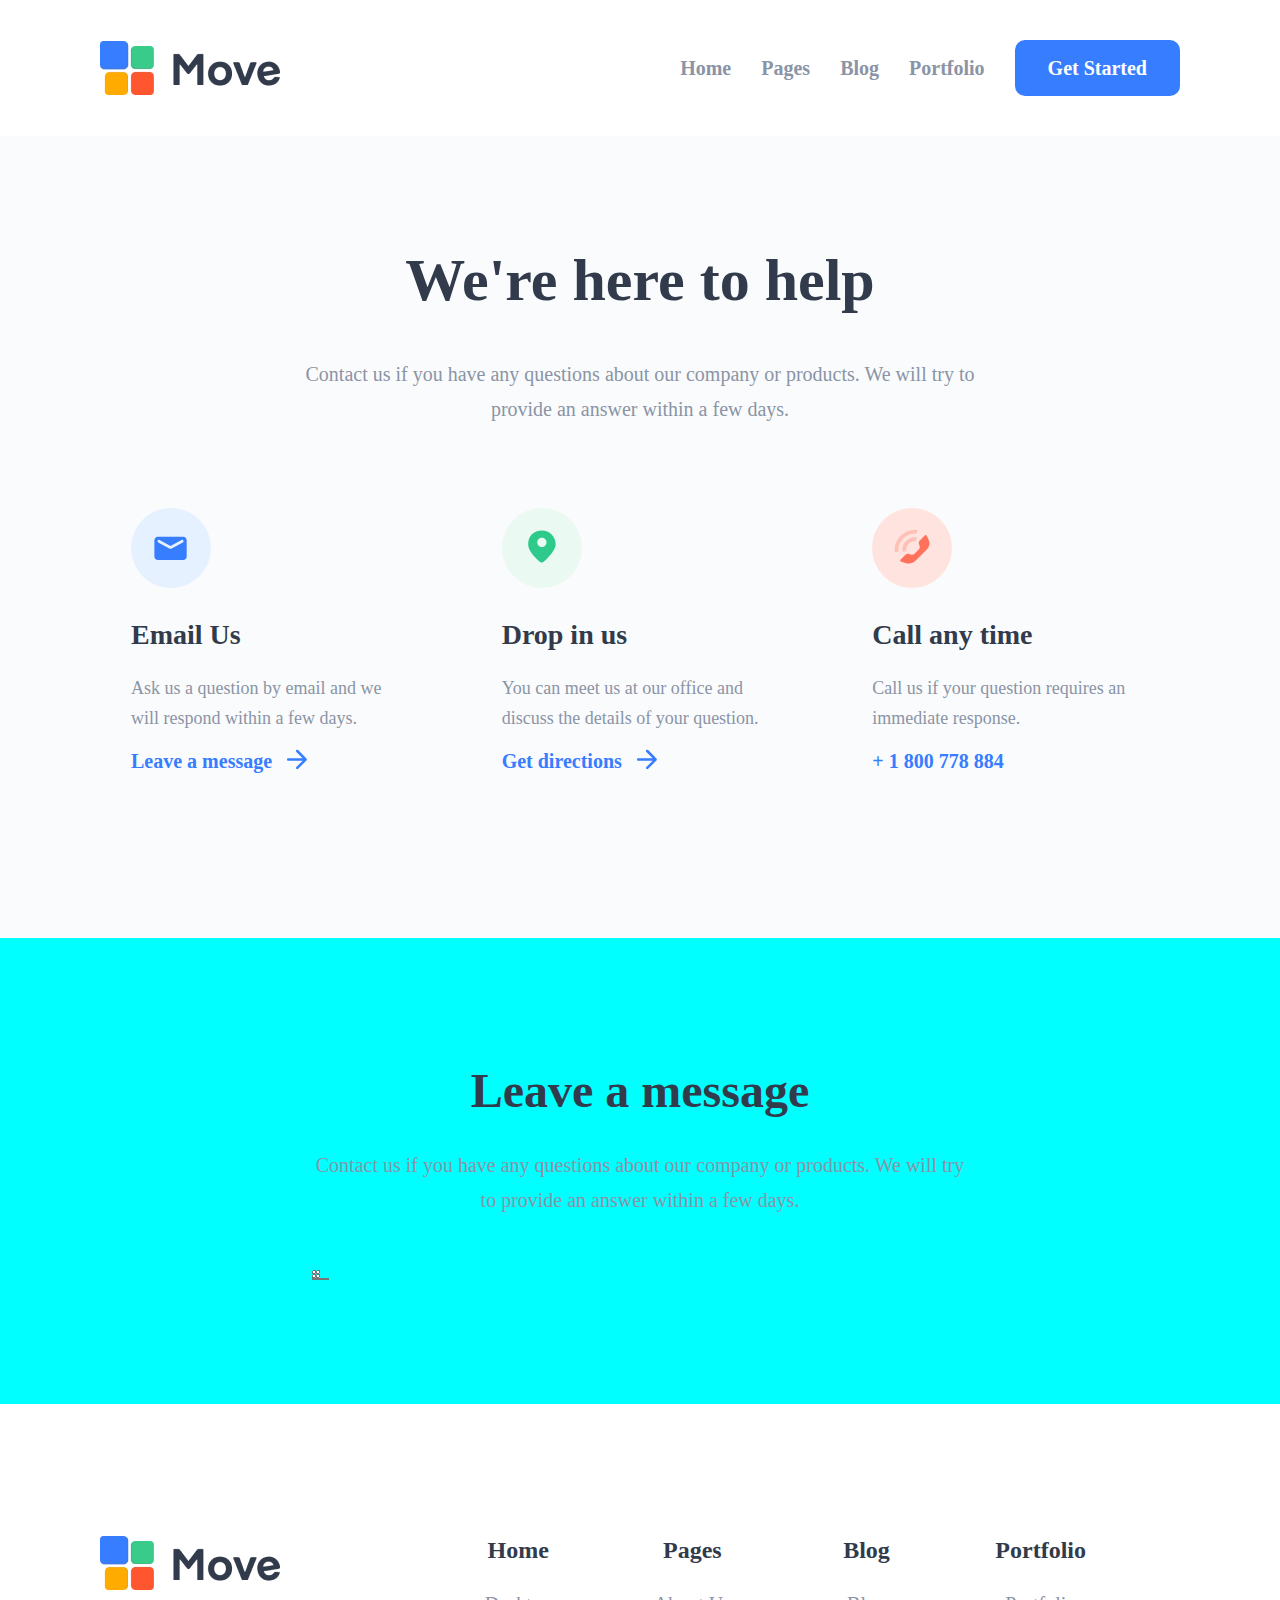
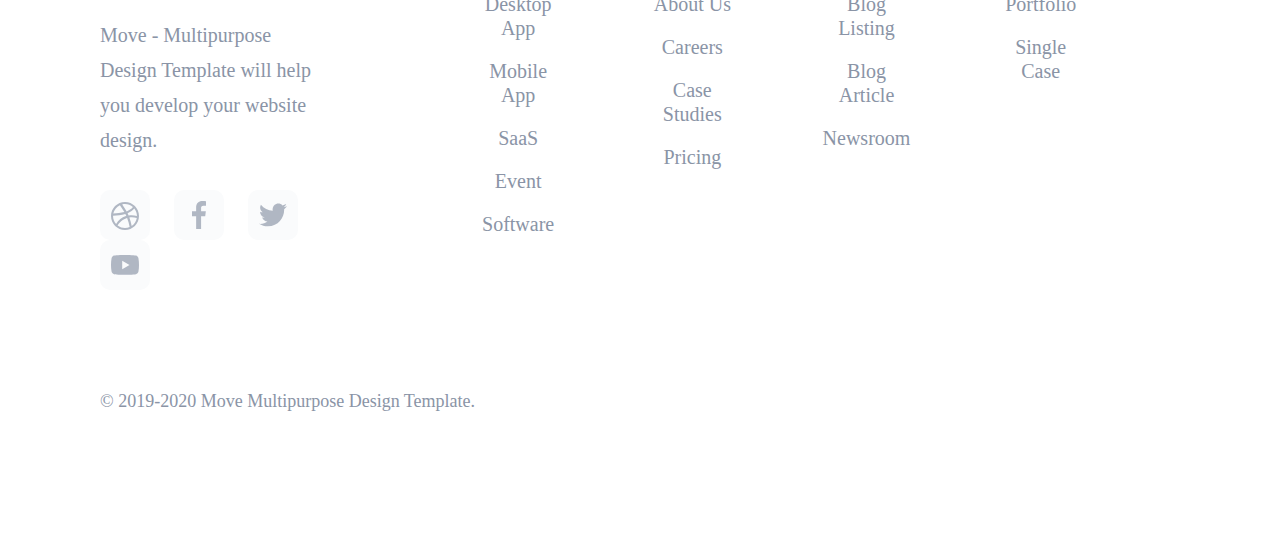
==== assignments/assestments/index.html @ 879c5e33 "fix the width in percentages" ====
<!DOCTYPE html>
<html lang="en">
    <head>
        <meta charset="UTF-8" />
        <meta name="viewport" content="width=device-width, initial-scale=1.0" />
        <title>Contact Us</title>
        <link rel="stylesheet" href="index.css" />
    </head>
    <body>
        <header>
            <div class="header-content container">
                <img src="images/logo.png" alt="logo" />
                <nav>
                    <ul>
                        <li><a href="#">Home</a></li>
                        <li><a href="#">Pages</a></li>
                        <li><a href="#">Blog</a></li>
                        <li><a href="#">Portfolio</a></li>
                    </ul>
                    <button>Get Started</button>
                </nav>
            </div>
        </header>
        <section id="hero">
            <div class="hero-content container">
                <div class="hero-text-wrapper">
                    <h1>We're here to help</h1>
                    <p>
                        Contact us if you have any questions about our company
                        or products. We will try to provide an answer within a
                        few days.
                    </p>
                </div>
                <div class="hero-card">
                    <div class="hero-each-card">
                        <img class="icons" src="images/blue-icon.svg" alt="" />
                        <h2>Email Us</h2>
                        <p>
                            Ask us a question by email and we will respond
                            within a few days.
                        </p>
                        <div class="last-part-wrapper">
                            <p>Leave a message</p>
                            <img src="images/icon-arrow-right.svg" alt="" />
                        </div>
                    </div>
                    <div class="hero-each-card">
                        <img class="icons" src="images/green-icon.svg" alt="" />
                        <h2>Drop in us</h2>
                        <p>
                            You can meet us at our office and discuss the
                            details of your question.
                        </p>
                        <div class="last-part-wrapper">
                            <p>Get directions</p>
                            <img src="images/icon-arrow-right.svg" alt="" />
                        </div>
                    </div>
                    <div class="hero-each-card">
                        <img class="icons" src="images/red-icon.svg" alt="" />
                        <h2>Call any time</h2>
                        <p>
                            Call us if your question requires an immediate
                            response.
                        </p>
                        <div class="last-part-wrapper">
                            <p>+ 1 800 778 884</p>
                        </div>
                    </div>
                </div>
            </div>
        </section>
        <form>
            <div class="form-content container">
                <div class="input-text">
                    <h2>Leave a message</h2>
                    <p>
                        Contact us if you have any questions about our company
                        or products. We will try to provide an answer within a
                        few days.
                    </p>
                </div>
                <div class="middle-inputs">
                    <div class="first-part">
                        <input
                            class="name-input"
                            type="text"
                            name="name"
                            id="nameInput"
                            placeholder="Your Name"
                            required
                        />
                        <input
                            type="email"
                            name="email"
                            id="emailInput"
                            placeholder="Email Address"
                            required
                        />
                    </div>
                    <div class="second-part">
                        <input
                            class="company-name-input"
                            type="text"
                            name="companyName"
                            id="companyNameInput"
                            placeholder="Company Name"
                            required
                        />
                        <input
                            type="tel"
                            name="phoneNumber"
                            id="phoneNumberInput"
                            placeholder="Contact Number"
                            required
                        />
                    </div>
                    <textarea
                        name="howCanWeHelp"
                        id="help"
                        placeholder="How can we help?"
                    ></textarea>
                </div>
            </div>
        </form>
        <footer>
            <div class="footer-content container">
                <div class="logo-about">
                    <img src="images/logo.png" alt="" />
                    <p>
                        Move - Multipurpose Design Template will help you
                        develop your website design.
                    </p>
                    <div class="socials-icons">
                        <img src="images/dribble.svg" alt="" />
                        <img src="images/facebook.svg" alt="" />
                        <img src="images/twitter.svg" alt="" />
                        <img src="images/youtube.svg" alt="" />
                    </div>
                </div>
                <div class="each-nav">
                    <h4>Home</h4>
                    <a href="#">Desktop App</a>
                    <a href="#">Mobile App</a>
                    <a href="#">SaaS</a>
                    <a href="#">Event</a>
                    <a href="#">Software</a>
                </div>
                <div class="each-nav">
                    <h4>Pages</h4>
                    <a href="#">About Us</a>
                    <a href="#">Careers</a>
                    <a href="#">Case Studies</a>
                    <a href="#">Pricing</a>
                </div>

                <div class="each-nav">
                    <h4>Blog</h4>
                    <a href="#">Blog Listing</a>
                    <a href="#">Blog Article</a>
                    <a href="#">Newsroom</a>
                </div>
                <div class="each-nav">
                    <h4>Portfolio</h4>
                    <a href="#">Portfolio</a>
                    <a href="#">Single Case</a>
                </div>
                <p class="copy-right">
                    © 2019-2020 Move Multipurpose Design Template.
                </p>
            </div>
        </footer>
    </body>
</html>
---- assignments/assestments/index.css ----
*,
::after,
::before {
    margin: 0;
    padding: 0;
    font-size: 0;
    box-sizing: border-box;
}

.container {
    max-width: 1440px;
    margin: 0 auto;
}

/* header-section */

.header-content {
    padding: 40px 100px;
}

header img {
    height: auto;
    width: 182px;
    display: inline-block;
    vertical-align: middle;
}

nav {
    width: calc(100% - 182px);
    display: inline-block;
    text-align: right;
    vertical-align: middle;
}

ul {
    display: inline-block;
    list-style-type: none;
    margin-right: 30px;
    text-align: center;
}

ul li {
    display: inline-block;
}

ul a {
    font-size: 30px;
    color: #8a94a6;
    font-family: Inter;
    font-size: 20px;
    font-style: normal;
    font-weight: 600;
    line-height: 24px;
    text-decoration: none;
}

li:not(:last-child) {
    margin-right: 30px;
}

header button {
    padding: 16px 33px;
    color: #fff;
    font-family: Inter;
    font-size: 20px;
    font-style: normal;
    font-weight: 600;
    line-height: 24px;
    background-color: #377dff;
    border-radius: 10px;
    border: none;
    display: inline-block;
}

/* hero-section */

.hero-content {
    padding: 108px 100px;
    background-color: #fafbfc;
}

.hero-text-wrapper {
    text-align: center;
}

.hero-text-wrapper h1 {
    color: #323b4b;
    font-family: Inter;
    font-size: 60px;
    font-style: normal;
    font-weight: 700;
    line-height: 73px;
}

.hero-text-wrapper p {
    color: #8a94a6;
    font-family: Inter;
    font-size: 20px;
    font-style: normal;
    font-weight: 500;
    line-height: 35px;
    width: calc(((805 * 100) / 1240) * 1%);
    margin: 40px auto;
}

.hero-each-card {
    width: calc((100% - 64px) / 3);
    padding: 41px 31px;
    border-radius: 15px;
    display: inline-block;
    vertical-align: top;
}

.hero-each-card:not(:last-child) {
    margin-right: 32px;
}

.icons {
    margin-bottom: 30px;
}

.hero-each-card h2 {
    color: #323b4b;
    font-family: Inter;
    font-size: 28px;
    font-style: normal;
    font-weight: 700;
    line-height: 34px;
    margin-bottom: 21px;
}

.hero-each-card p {
    color: #8a94a6;
    font-family: Inter;
    font-size: 18px;
    font-style: normal;
    font-weight: 500;
    line-height: 30px;
    margin-bottom: 16px;
}

.last-part-wrapper p {
    color: #377dff;
    font-family: Inter;
    font-size: 20px;
    font-style: normal;
    font-weight: 600;
    line-height: 24px;
    display: inline-block;
    vertical-align: top;
}

.last-part-wrapper p:not(:last-child) {
    margin-right: 15px;
}

.last-part-wrapper img {
    display: inline-block;
    vertical-align: top;
}

/* form-section */

.form-content {
    padding: 124px 312px;
    background-color: aqua;
}

.input-text {
    text-align: center;
}

.input-text h2 {
    color: #323b4b;
    font-family: Inter;
    font-size: 48px;
    font-style: normal;
    font-weight: 700;
    line-height: 58px;
}

.input-text p {
    color: #8a94a6;
    text-align: center;
    font-family: Inter;
    font-size: 20px;
    font-style: normal;
    font-weight: 500;
    line-height: 35px;
    margin: 28px auto 52px;
}

/* footer-section */

.footer-content {
    padding: 132px 100px;
}

.logo-about {
    display: inline-block;
    width: calc((((426 * 100) / 1240) * 1%) - 144px);
    margin-right: 144px;
}

.logo-about p {
    color: #8a94a6;
    font-family: Inter;
    font-size: 20px;
    font-style: normal;
    font-weight: 500;
    line-height: 35px;
    margin-bottom: 32px;
}

.logo-about > img {
    margin-bottom: 28px;
}

.socials-icons img:not(:last-child) {
    margin-right: 24px;
}

.each-nav {
    vertical-align: top;
    display: inline-block;
    text-align: center;
    width: calc((((200 * 100) / 1240) * 1%) - 80px);
    margin-right: 80px;
}

.each-nav a {
    display: block;
}

.each-nav h4 {
    color: #323b4b;
    font-family: Inter;
    font-size: 24px;
    font-style: normal;
    font-weight: 600;
    line-height: 29px;
    margin-bottom: 27px;
}

.each-nav a {
    color: #8a94a6;
    font-family: Inter;
    font-size: 20px;
    font-style: normal;
    font-weight: 500;
    line-height: 24px;
    text-decoration: none;
}

.each-nav a:not(:last-child) {
    margin-bottom: 19px;
}

.copy-right {
    color: #8a94a6;
    font-family: Inter;
    font-size: 18px;
    font-style: normal;
    font-weight: 500;
    line-height: 22px;
    margin-top: 100px;
}
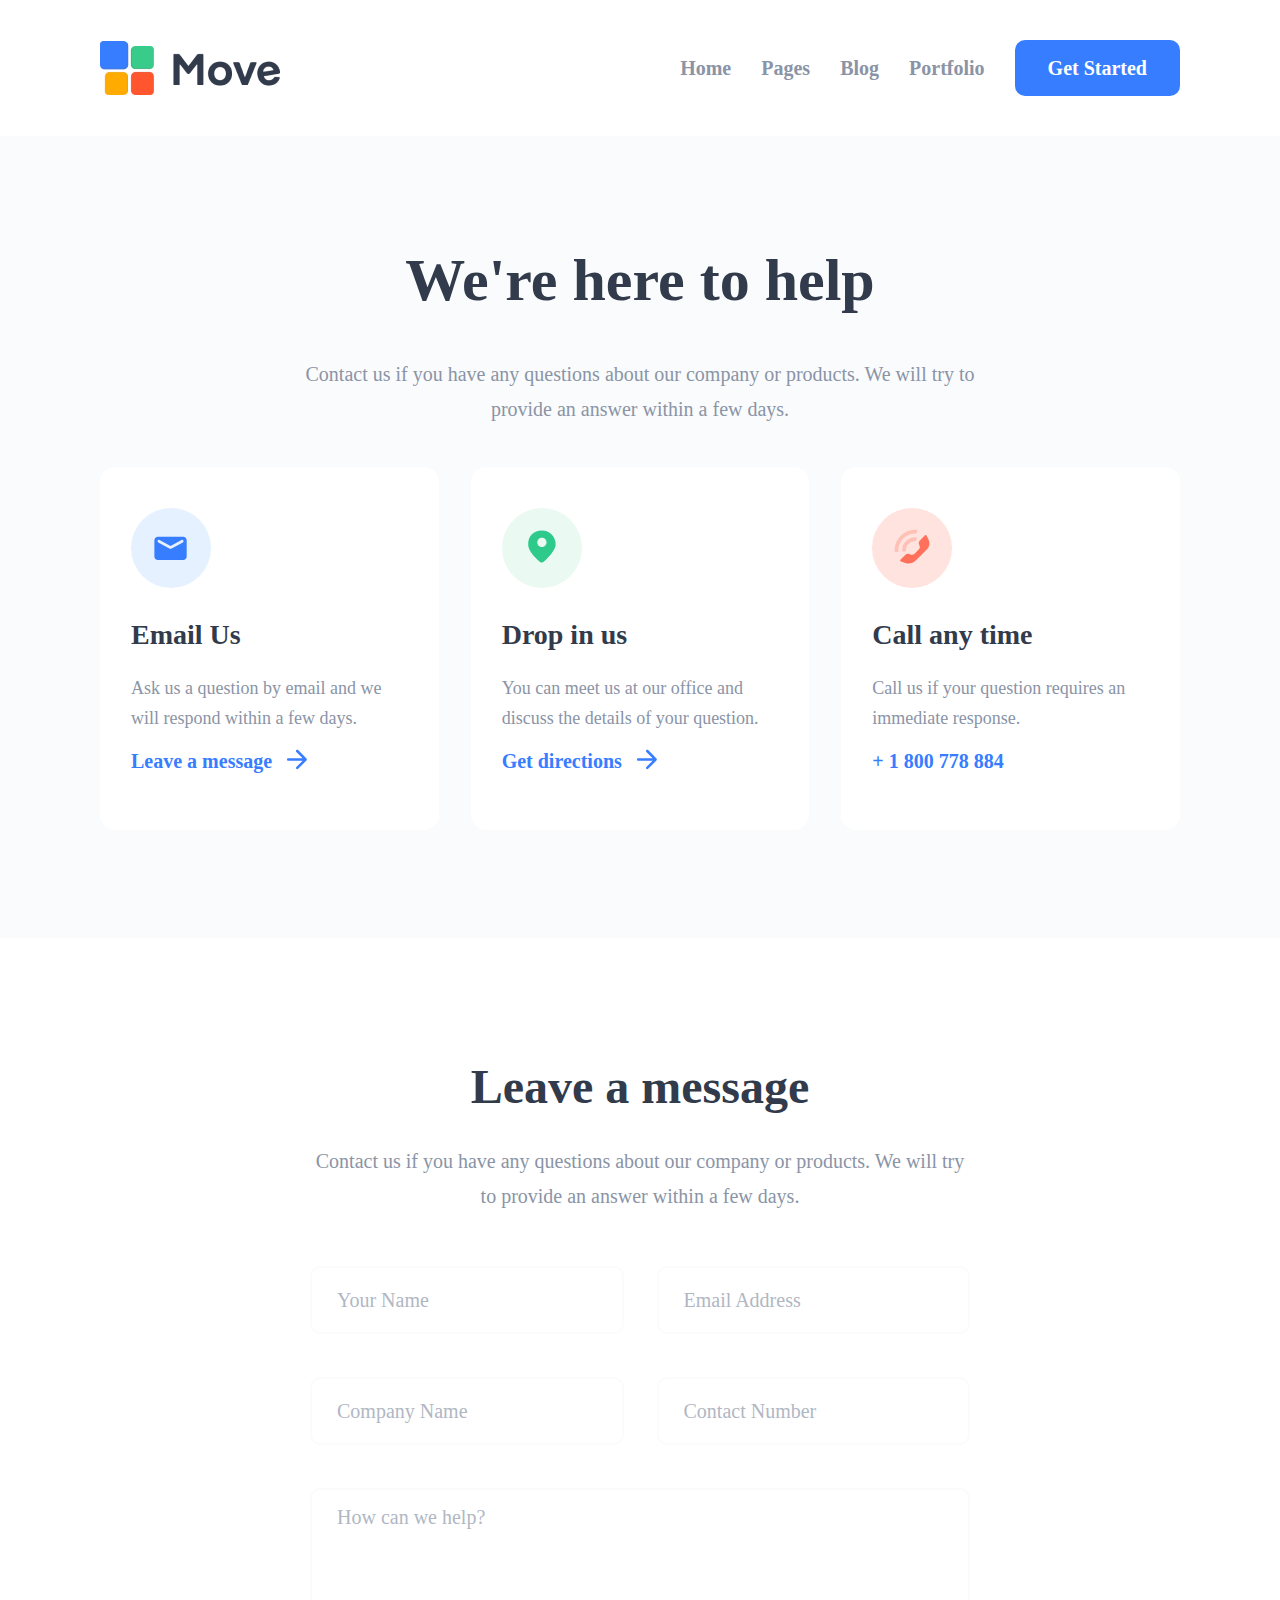
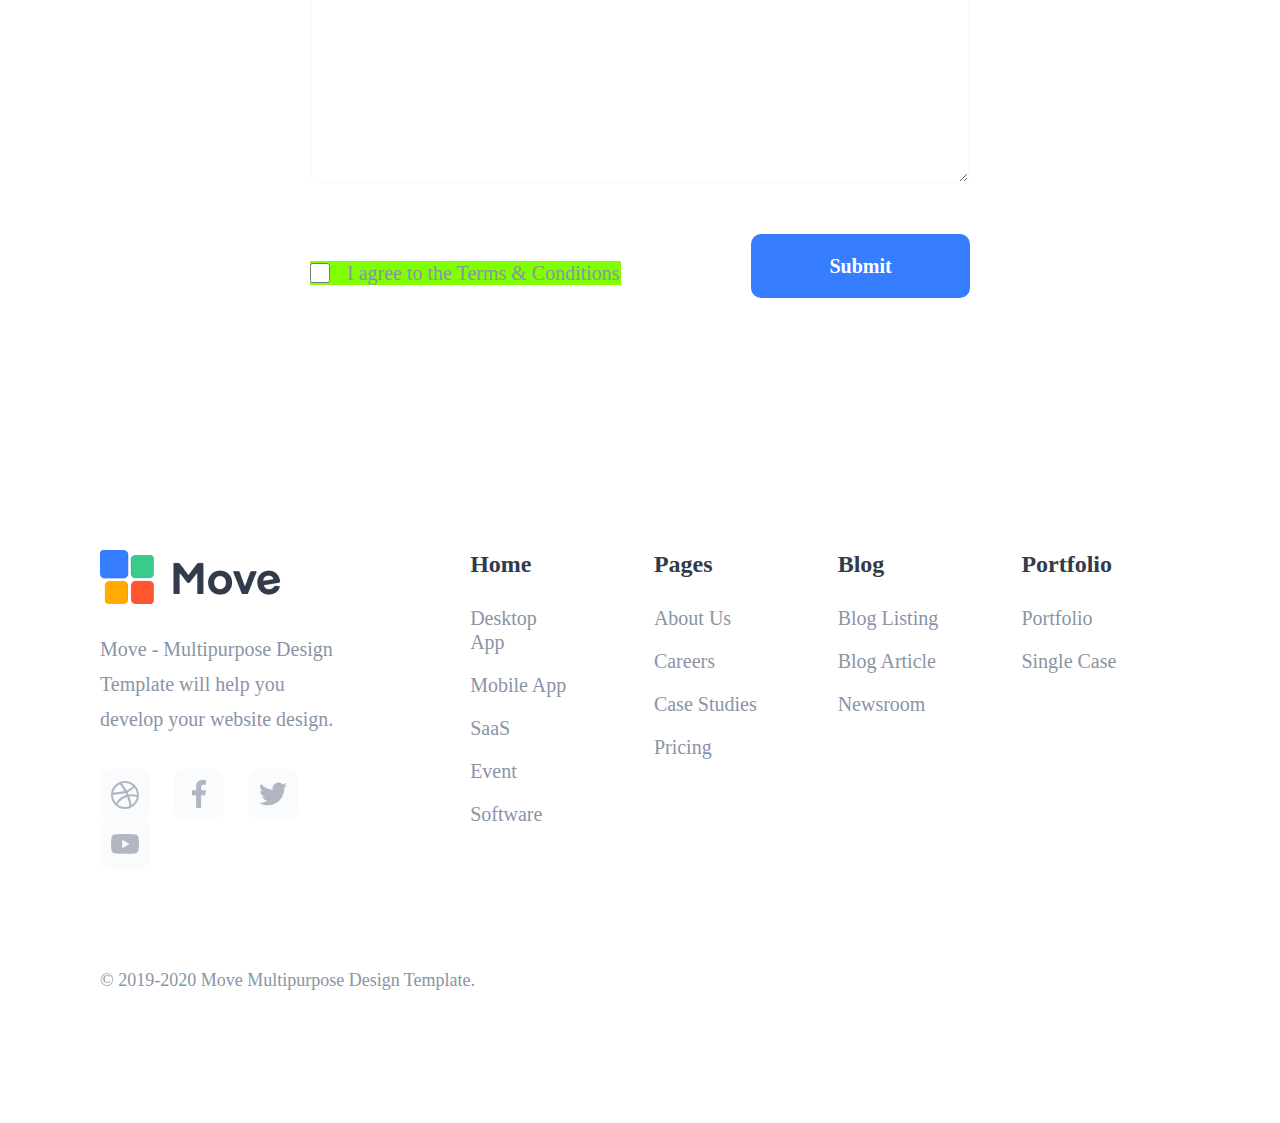
==== commit fbc7ba9e: "finish fixing width completely" ====
--- a/assignments/assestments/index.html
+++ b/assignments/assestments/index.html
@@ -121,6 +121,15 @@
                         placeholder="How can we help?"
                     ></textarea>
                 </div>
+                <div class="terms-submit">
+                    <div class="terms-wrapper">
+                        <input type="checkbox" id="checkboxAgree" required />
+                        <label for="checkboxAgree"
+                            >I agree to the Terms & Conditions</label
+                        >
+                    </div>
+                    <input id="submitInput" type="submit" value="Submit" />
+                </div>
             </div>
         </form>
         <footer>
@@ -160,7 +169,7 @@
                     <a href="#">Blog Article</a>
                     <a href="#">Newsroom</a>
                 </div>
-                <div class="each-nav">
+                <div class="portfolio each-nav">
                     <h4>Portfolio</h4>
                     <a href="#">Portfolio</a>
                     <a href="#">Single Case</a>
--- a/assignments/assestments/index.css
+++ b/assignments/assestments/index.css
@@ -109,6 +109,7 @@
     border-radius: 15px;
     display: inline-block;
     vertical-align: top;
+    background-color: #fff;
 }
 
 .hero-each-card:not(:last-child) {
@@ -162,8 +163,7 @@
 /* form-section */
 
 .form-content {
-    padding: 124px 312px;
-    background-color: aqua;
+    padding: 120px 310px;
 }
 
 .input-text {
@@ -190,6 +190,86 @@
     margin: 28px auto 52px;
 }
 
+input::placeholder,
+textarea::placeholder {
+    color: #b0b7c3;
+}
+
+.name-input,
+.company-name-input,
+input[type="email"],
+input[type="tel"],
+textarea {
+    font-family: Inter;
+    font-size: 20px;
+    font-style: normal;
+    font-weight: 500;
+    line-height: 24px;
+}
+
+.middle-inputs input {
+    width: calc((100% - 33px) / 2);
+    border-radius: 10px;
+    border: 2px solid #fafbfc;
+    background-color: #fff;
+    padding: 20px 25px;
+}
+
+.middle-inputs .first-part input:first-child,
+.middle-inputs .second-part input:first-child {
+    margin-right: 33px;
+    margin: 0 33px 43px 0;
+}
+
+.middle-inputs textarea {
+    width: 100%;
+    height: 296px;
+    border-radius: 10px;
+    border: 2px solid #fafbfc;
+    background-color: #fff;
+    padding: 15px 25px;
+    margin-bottom: 50px;
+}
+
+.terms-wrapper {
+    display: inline-block;
+    background-color: chartreuse;
+    width: calc(((387 * 100) / 820) * 1%);
+    margin-right: calc(((161 * 100) / 820) * 1%);
+}
+
+.terms-wrapper input {
+    width: 20px;
+    height: 20px;
+    margin-right: 17px;
+    vertical-align: middle;
+}
+
+.terms-wrapper label {
+    color: #8a94a6;
+    font-family: Inter;
+    font-size: 20px;
+    font-style: normal;
+    font-weight: 500;
+    line-height: 24px;
+    vertical-align: middle;
+}
+
+input[type="submit"] {
+    border-radius: 10px;
+    background-color: #377dff;
+    color: #fff;
+    font-family: Inter;
+    font-size: 20px;
+    font-style: normal;
+    font-weight: 600;
+    line-height: 24px;
+    padding: 20px 0;
+    border: none;
+    width: calc(((272 * 100) / 820) * 1%);
+    cursor: pointer;
+}
+
 /* footer-section */
 
 .footer-content {
@@ -198,8 +278,10 @@
 
 .logo-about {
     display: inline-block;
-    width: calc((((426 * 100) / 1240) * 1%) - 144px);
-    margin-right: 144px;
+    /* width: calc((((426 * 100) / 1240) * 1%) - 144px);
+    margin-right: 144px; */
+    width: calc(((282 * 100) / 1240) * 1%);
+    margin-right: calc(((143 * 100) / 1240) * 1%);
 }
 
 .logo-about p {
@@ -223,9 +305,13 @@
 .each-nav {
     vertical-align: top;
     display: inline-block;
-    text-align: center;
-    width: calc((((200 * 100) / 1240) * 1%) - 80px);
+    text-align: left;
+    width: calc((100% - 240px - 282px - 143px) / 4);
     margin-right: 80px;
+}
+
+.portfolio {
+    margin-right: 0;
 }
 
 .each-nav a {
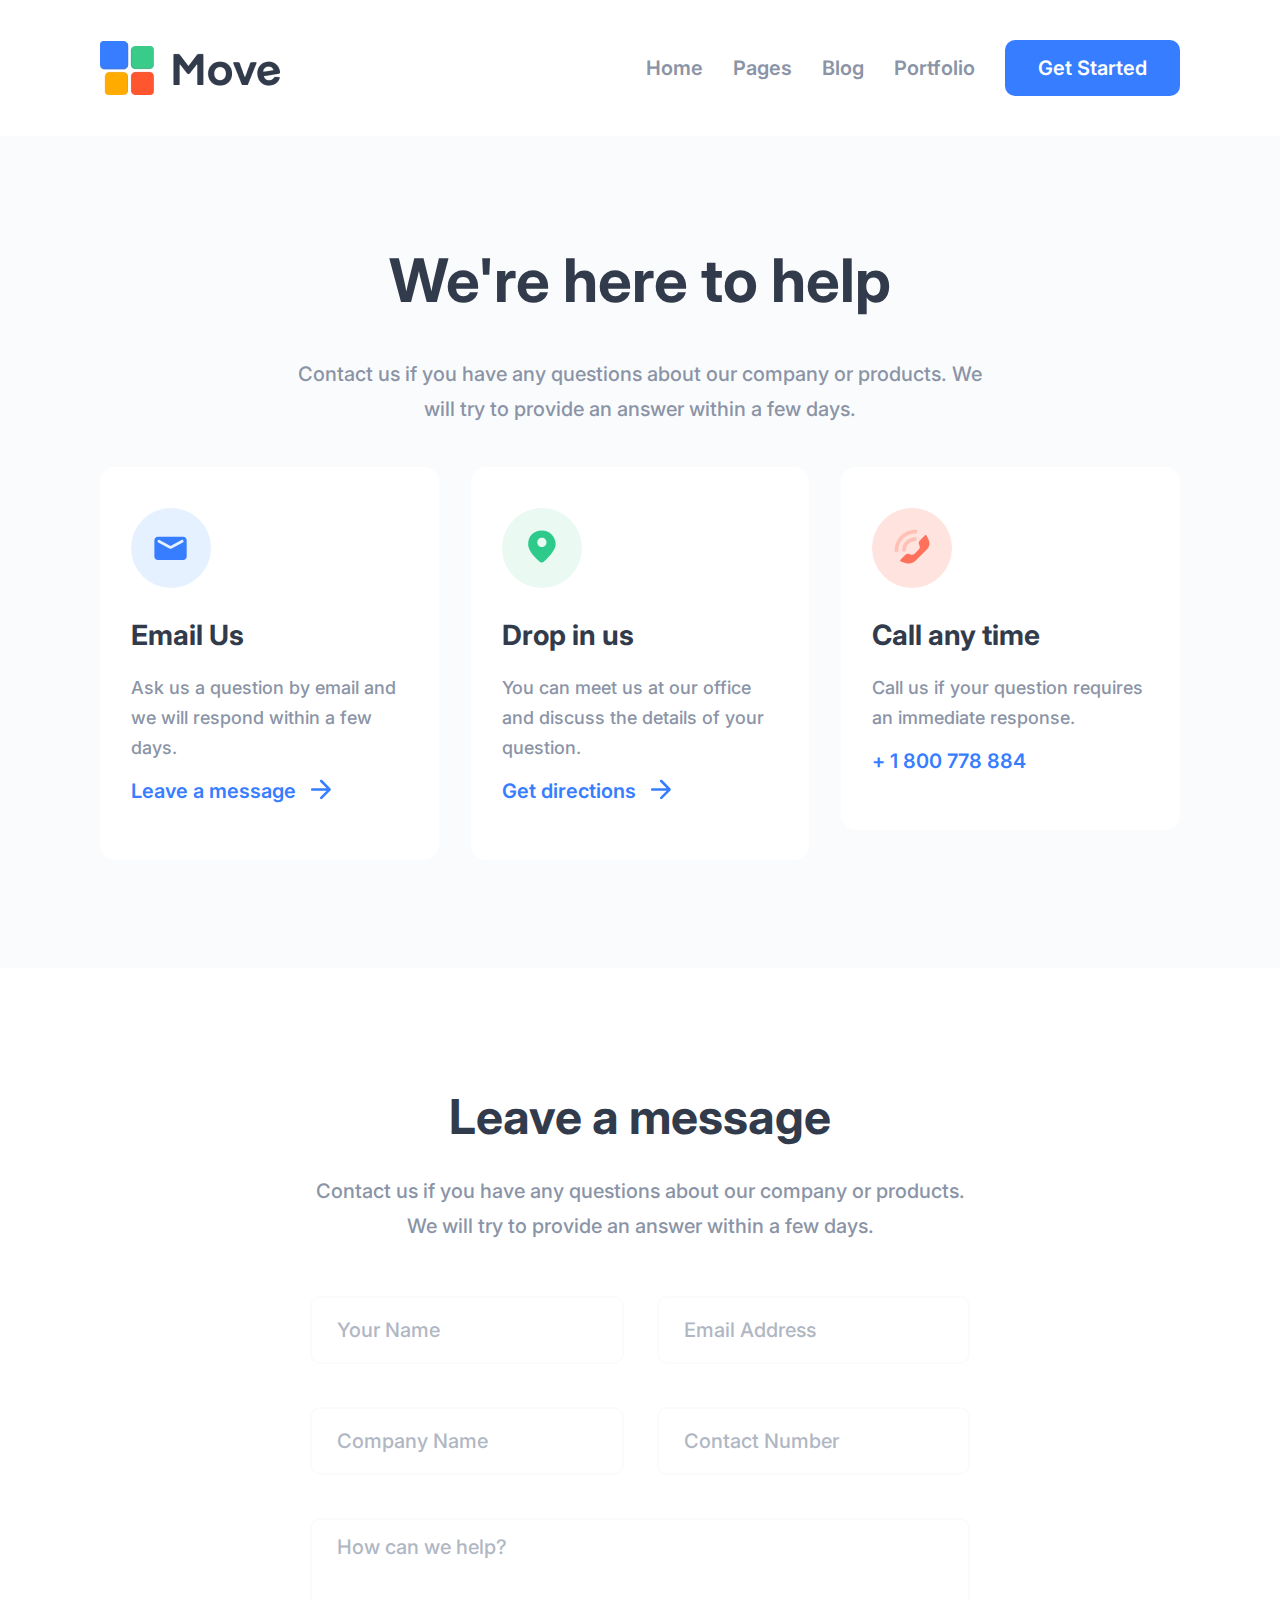
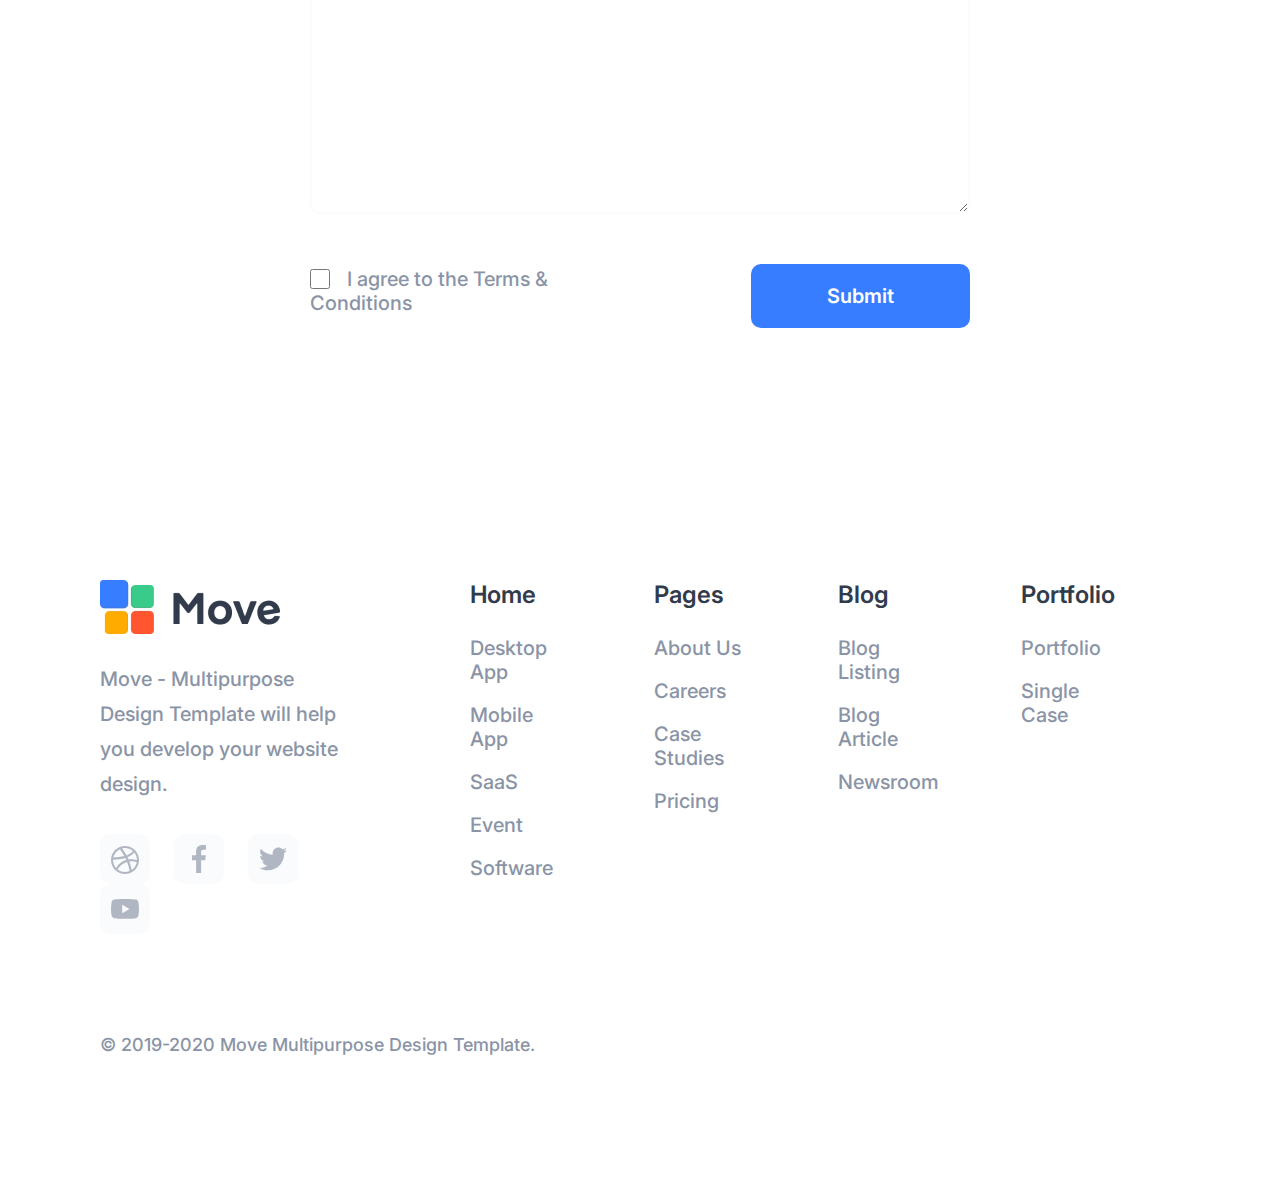
==== commit 9d811ca0: "finish converting px into rem" ====
--- a/assignments/assestments/index.html
+++ b/assignments/assestments/index.html
@@ -5,6 +5,12 @@
         <meta name="viewport" content="width=device-width, initial-scale=1.0" />
         <title>Contact Us</title>
         <link rel="stylesheet" href="index.css" />
+        <link rel="preconnect" href="https://fonts.googleapis.com" />
+        <link rel="preconnect" href="https://fonts.gstatic.com" crossorigin />
+        <link
+            href="https://fonts.googleapis.com/css2?family=Forum&family=Inter:wght@400;500;600;700&display=swap"
+            rel="stylesheet"
+        />
     </head>
     <body>
         <header>
--- a/assignments/assestments/index.css
+++ b/assignments/assestments/index.css
@@ -7,26 +7,35 @@
     box-sizing: border-box;
 }
 
+html {
+    font-size: 62.5%;
+}
+
+body {
+    font-family: "Inter";
+}
+
 .container {
-    max-width: 1440px;
+    max-width: 144rem; /* 1440px / 10px = 144rem */
     margin: 0 auto;
 }
 
 /* header-section */
 
 .header-content {
-    padding: 40px 100px;
+    padding: 4rem 10rem;
 }
 
 header img {
     height: auto;
-    width: 182px;
+    width: 18.2rem;
     display: inline-block;
     vertical-align: middle;
+    cursor: pointer;
 }
 
 nav {
-    width: calc(100% - 182px);
+    width: calc(100% - 18.2rem);
     display: inline-block;
     text-align: right;
     vertical-align: middle;
@@ -35,7 +44,7 @@
 ul {
     display: inline-block;
     list-style-type: none;
-    margin-right: 30px;
+    margin-right: 3rem;
     text-align: center;
 }
 
@@ -44,30 +53,30 @@
 }
 
 ul a {
-    font-size: 30px;
-    color: #8a94a6;
-    font-family: Inter;
-    font-size: 20px;
+    font-size: 3rem;
+    color: #8a94a6;
+    font-family: Inter;
+    font-size: 2rem;
     font-style: normal;
     font-weight: 600;
-    line-height: 24px;
+    line-height: 2.4rem;
     text-decoration: none;
 }
 
 li:not(:last-child) {
-    margin-right: 30px;
+    margin-right: 3rem;
 }
 
 header button {
-    padding: 16px 33px;
+    padding: 1.6rem 3.3rem;
     color: #fff;
     font-family: Inter;
-    font-size: 20px;
+    font-size: 2rem;
     font-style: normal;
     font-weight: 600;
-    line-height: 24px;
+    line-height: 2.4rem;
     background-color: #377dff;
-    border-radius: 10px;
+    border-radius: 1rem;
     border: none;
     display: inline-block;
 }
@@ -75,7 +84,7 @@
 /* hero-section */
 
 .hero-content {
-    padding: 108px 100px;
+    padding: 10.8rem 10rem;
     background-color: #fafbfc;
 }
 
@@ -86,73 +95,70 @@
 .hero-text-wrapper h1 {
     color: #323b4b;
     font-family: Inter;
-    font-size: 60px;
+    font-size: 6rem;
     font-style: normal;
     font-weight: 700;
-    line-height: 73px;
+    line-height: 7.3rem;
 }
 
 .hero-text-wrapper p {
     color: #8a94a6;
     font-family: Inter;
-    font-size: 20px;
+    font-size: 2rem;
     font-style: normal;
     font-weight: 500;
-    line-height: 35px;
+    line-height: 3.5rem;
     width: calc(((805 * 100) / 1240) * 1%);
-    margin: 40px auto;
+    margin: 4rem auto;
 }
 
 .hero-each-card {
-    width: calc((100% - 64px) / 3);
-    padding: 41px 31px;
-    border-radius: 15px;
+    width: calc((100% - 6.4rem) / 3);
+    padding: 4.1rem 3.1rem;
+    border-radius: 1.5rem;
     display: inline-block;
     vertical-align: top;
     background-color: #fff;
 }
 
 .hero-each-card:not(:last-child) {
-    margin-right: 32px;
+    margin-right: 3.2rem;
 }
 
 .icons {
-    margin-bottom: 30px;
+    margin-bottom: 3rem;
 }
 
 .hero-each-card h2 {
     color: #323b4b;
     font-family: Inter;
-    font-size: 28px;
-    font-style: normal;
+    font-size: 2.8rem;
     font-weight: 700;
-    line-height: 34px;
-    margin-bottom: 21px;
+    line-height: 3.4rem;
+    margin-bottom: 2.1rem;
 }
 
 .hero-each-card p {
     color: #8a94a6;
     font-family: Inter;
-    font-size: 18px;
-    font-style: normal;
-    font-weight: 500;
-    line-height: 30px;
-    margin-bottom: 16px;
+    font-size: 1.8rem;
+    font-weight: 500;
+    line-height: 3rem;
+    margin-bottom: 1.6rem;
 }
 
 .last-part-wrapper p {
     color: #377dff;
     font-family: Inter;
-    font-size: 20px;
-    font-style: normal;
-    font-weight: 600;
-    line-height: 24px;
+    font-size: 2rem;
+    font-weight: 600;
+    line-height: 2.4rem;
     display: inline-block;
     vertical-align: top;
 }
 
 .last-part-wrapper p:not(:last-child) {
-    margin-right: 15px;
+    margin-right: 1.5rem;
 }
 
 .last-part-wrapper img {
@@ -163,7 +169,7 @@
 /* form-section */
 
 .form-content {
-    padding: 120px 310px;
+    padding: 12rem 31rem;
 }
 
 .input-text {
@@ -173,21 +179,19 @@
 .input-text h2 {
     color: #323b4b;
     font-family: Inter;
-    font-size: 48px;
-    font-style: normal;
+    font-size: 4.8rem;
     font-weight: 700;
-    line-height: 58px;
+    line-height: 5.8rem;
 }
 
 .input-text p {
     color: #8a94a6;
     text-align: center;
     font-family: Inter;
-    font-size: 20px;
-    font-style: normal;
-    font-weight: 500;
-    line-height: 35px;
-    margin: 28px auto 52px;
+    font-size: 2rem;
+    font-weight: 500;
+    line-height: 3.5rem;
+    margin: 2.8rem auto 5.2rem;
 }
 
 input::placeholder,
@@ -201,70 +205,66 @@
 input[type="tel"],
 textarea {
     font-family: Inter;
-    font-size: 20px;
-    font-style: normal;
-    font-weight: 500;
-    line-height: 24px;
+    font-size: 2rem;
+    font-weight: 500;
+    line-height: 2.4rem;
 }
 
 .middle-inputs input {
-    width: calc((100% - 33px) / 2);
-    border-radius: 10px;
-    border: 2px solid #fafbfc;
+    width: calc((100% - 3.3rem) / 2);
+    border-radius: 1rem;
+    border: 0.2rem solid #fafbfc;
     background-color: #fff;
-    padding: 20px 25px;
+    padding: 2rem 2.5rem;
 }
 
 .middle-inputs .first-part input:first-child,
 .middle-inputs .second-part input:first-child {
-    margin-right: 33px;
-    margin: 0 33px 43px 0;
+    margin-right: 3.3rem;
+    margin: 0 3.3rem 4.3rem 0;
 }
 
 .middle-inputs textarea {
     width: 100%;
-    height: 296px;
-    border-radius: 10px;
-    border: 2px solid #fafbfc;
+    height: 29.6rem;
+    border-radius: 1rem;
+    border: 0.2rem solid #fafbfc;
     background-color: #fff;
-    padding: 15px 25px;
-    margin-bottom: 50px;
+    padding: 1.5rem 2.5rem;
+    margin-bottom: 5rem;
 }
 
 .terms-wrapper {
     display: inline-block;
-    background-color: chartreuse;
     width: calc(((387 * 100) / 820) * 1%);
     margin-right: calc(((161 * 100) / 820) * 1%);
 }
 
 .terms-wrapper input {
-    width: 20px;
-    height: 20px;
-    margin-right: 17px;
+    width: 2rem;
+    height: 2rem;
+    margin-right: 1.7rem;
     vertical-align: middle;
 }
 
 .terms-wrapper label {
     color: #8a94a6;
     font-family: Inter;
-    font-size: 20px;
-    font-style: normal;
-    font-weight: 500;
-    line-height: 24px;
+    font-size: 2rem;
+    font-weight: 500;
+    line-height: 2.4rem;
     vertical-align: middle;
 }
 
 input[type="submit"] {
-    border-radius: 10px;
+    border-radius: 1rem;
     background-color: #377dff;
     color: #fff;
     font-family: Inter;
-    font-size: 20px;
-    font-style: normal;
-    font-weight: 600;
-    line-height: 24px;
-    padding: 20px 0;
+    font-size: 2rem;
+    font-weight: 600;
+    line-height: 2.4rem;
+    padding: 2rem 0;
     border: none;
     width: calc(((272 * 100) / 820) * 1%);
     cursor: pointer;
@@ -273,7 +273,7 @@
 /* footer-section */
 
 .footer-content {
-    padding: 132px 100px;
+    padding: 13.2rem 10rem;
 }
 
 .logo-about {
@@ -287,27 +287,30 @@
 .logo-about p {
     color: #8a94a6;
     font-family: Inter;
-    font-size: 20px;
-    font-style: normal;
-    font-weight: 500;
-    line-height: 35px;
-    margin-bottom: 32px;
+    font-size: 2rem;
+    font-weight: 500;
+    line-height: 3.5rem;
+    margin-bottom: 3.2rem;
+}
+
+.logo-about img {
+    cursor: pointer;
 }
 
 .logo-about > img {
-    margin-bottom: 28px;
+    margin-bottom: 2.8rem;
 }
 
 .socials-icons img:not(:last-child) {
-    margin-right: 24px;
+    margin-right: 2.4rem;
 }
 
 .each-nav {
     vertical-align: top;
     display: inline-block;
     text-align: left;
-    width: calc((100% - 240px - 282px - 143px) / 4);
-    margin-right: 80px;
+    width: calc((100% - 24rem - 28.2rem - 14.3rem) / 4);
+    margin-right: 8rem;
 }
 
 .portfolio {
@@ -321,33 +324,30 @@
 .each-nav h4 {
     color: #323b4b;
     font-family: Inter;
-    font-size: 24px;
-    font-style: normal;
-    font-weight: 600;
-    line-height: 29px;
-    margin-bottom: 27px;
+    font-size: 2.4rem;
+    font-weight: 600;
+    line-height: 2.9rem;
+    margin-bottom: 2.7rem;
 }
 
 .each-nav a {
     color: #8a94a6;
     font-family: Inter;
-    font-size: 20px;
-    font-style: normal;
-    font-weight: 500;
-    line-height: 24px;
+    font-size: 2rem;
+    font-weight: 500;
+    line-height: 2.4rem;
     text-decoration: none;
 }
 
 .each-nav a:not(:last-child) {
-    margin-bottom: 19px;
+    margin-bottom: 1.9rem;
 }
 
 .copy-right {
     color: #8a94a6;
     font-family: Inter;
-    font-size: 18px;
-    font-style: normal;
-    font-weight: 500;
-    line-height: 22px;
-    margin-top: 100px;
-}
+    font-size: 1.8rem;
+    font-weight: 500;
+    line-height: 2.2rem;
+    margin-top: 10rem;
+}
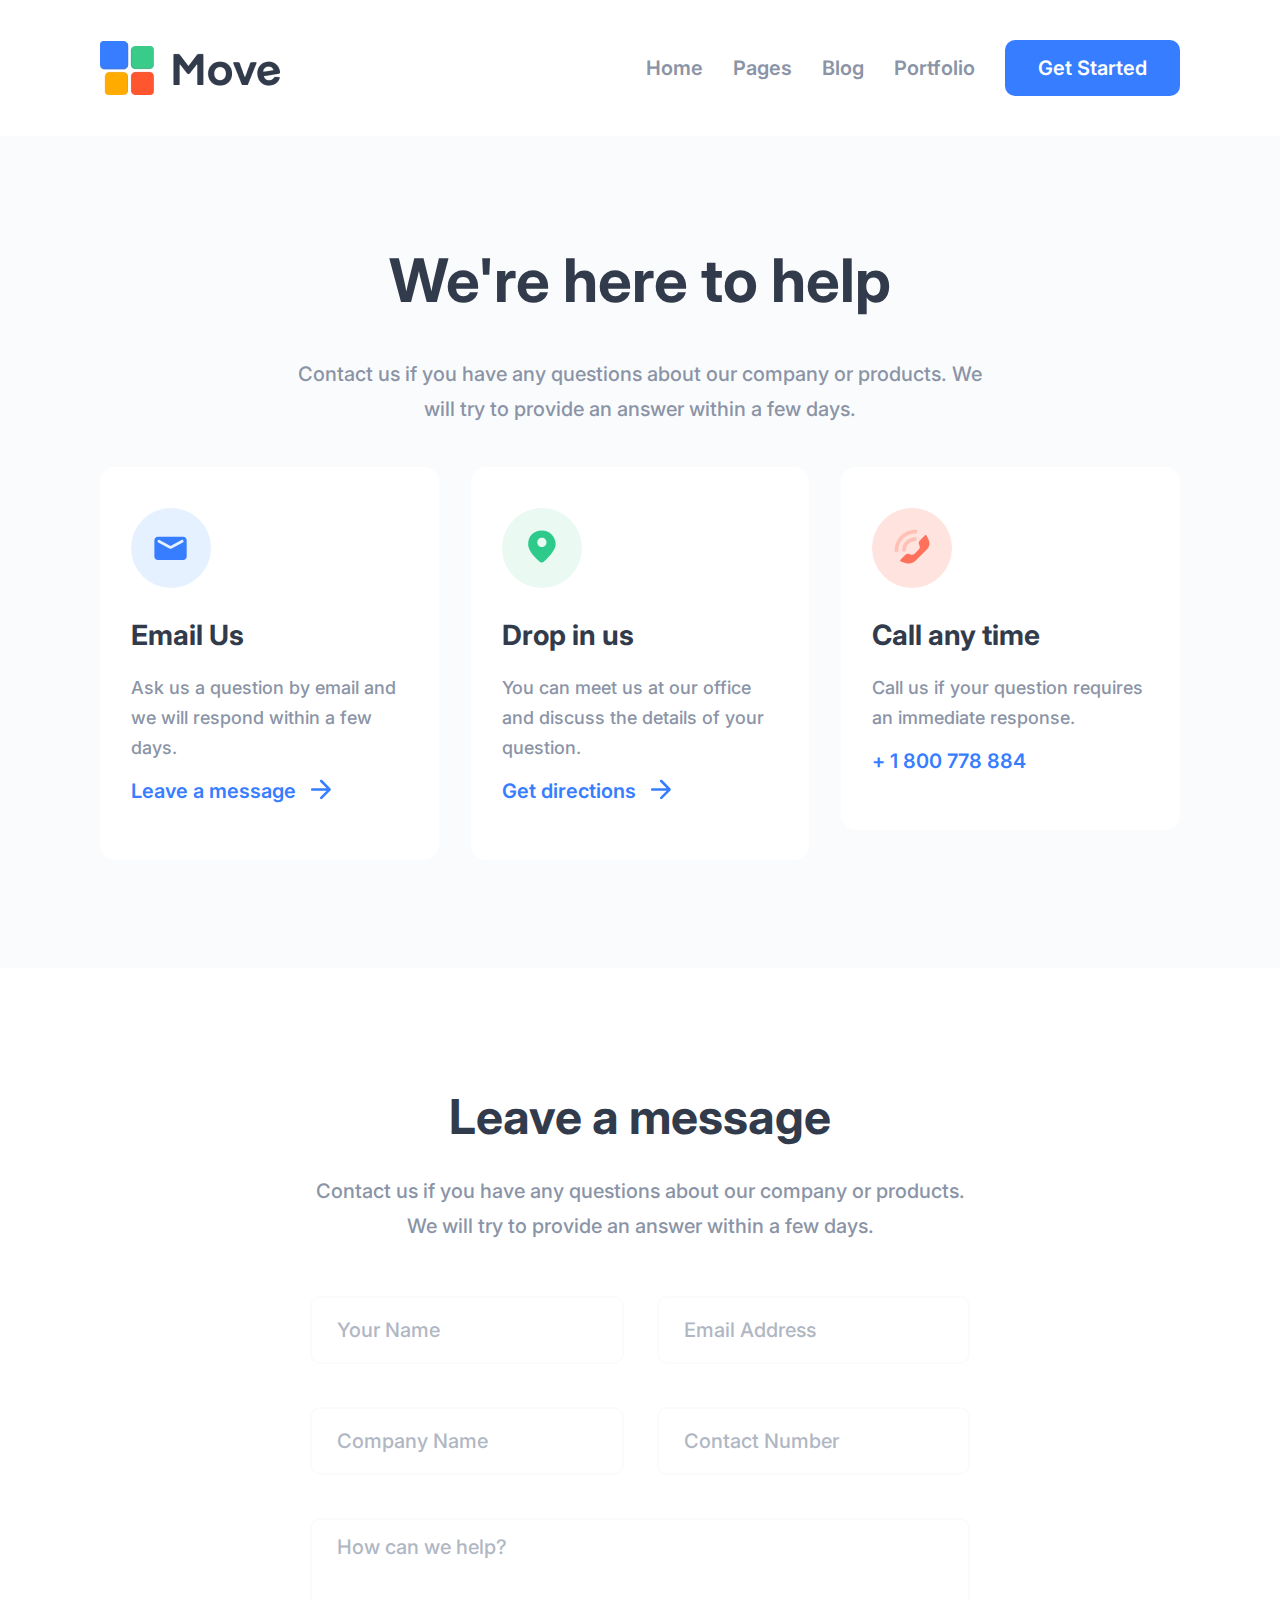
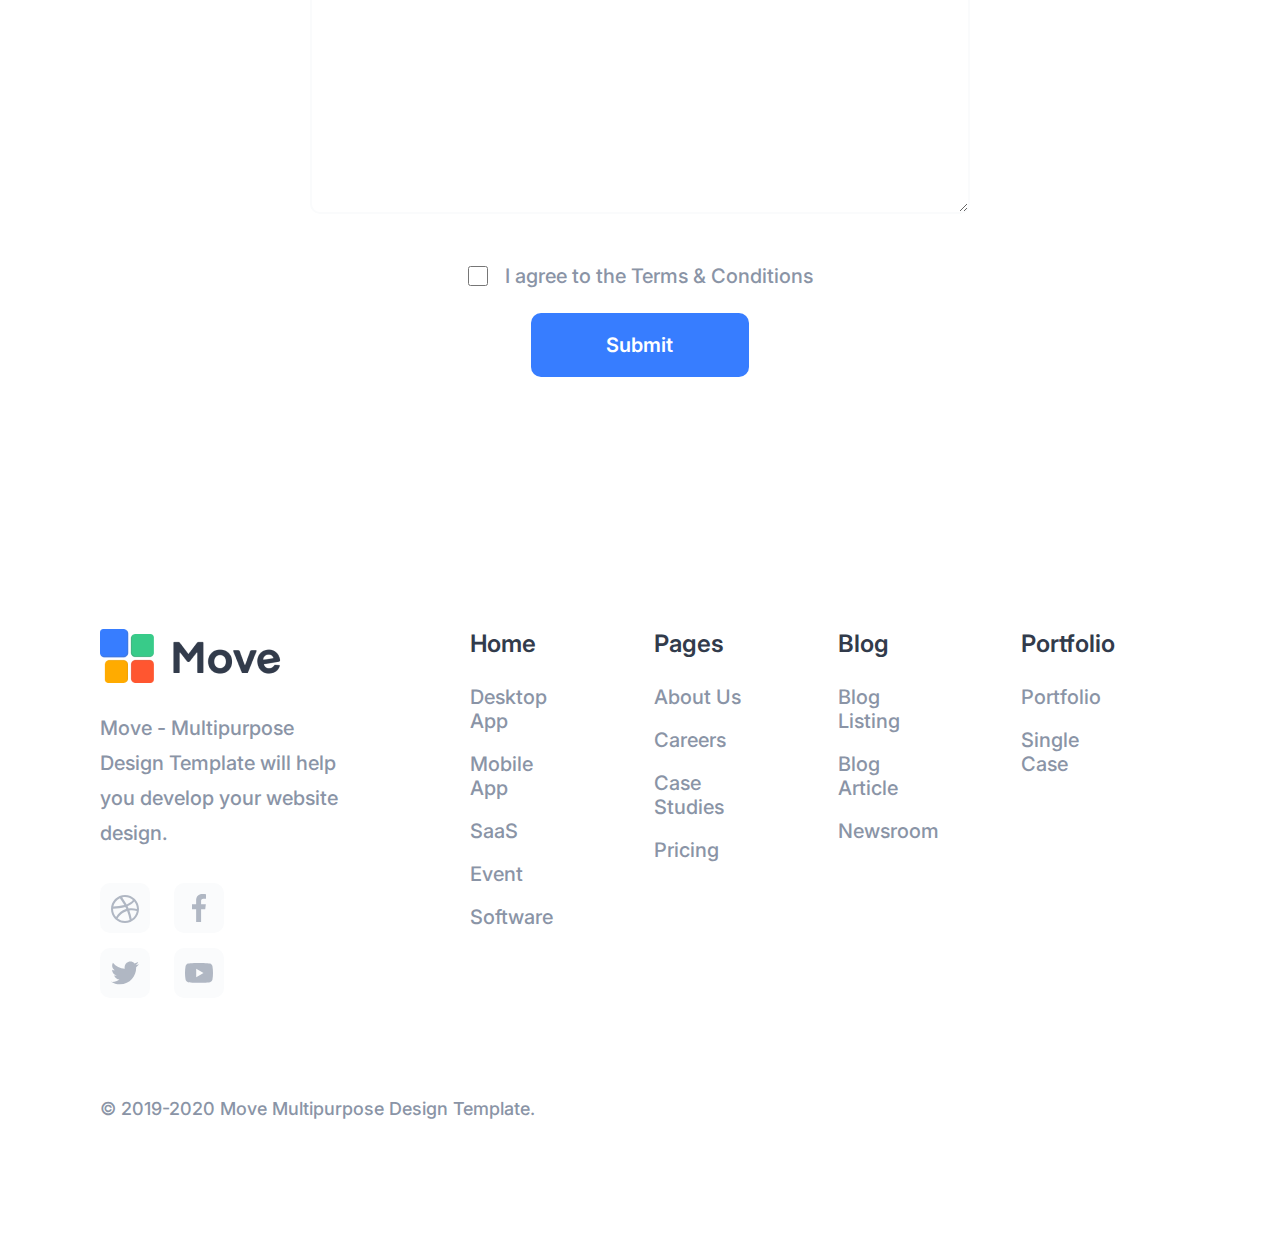
==== commit 558f1625: "make the page responsive" ====
--- a/assignments/assestments/index.html
+++ b/assignments/assestments/index.html
@@ -4,7 +4,9 @@
         <meta charset="UTF-8" />
         <meta name="viewport" content="width=device-width, initial-scale=1.0" />
         <title>Contact Us</title>
+        <link rel="stylesheet" href="base.css" />
         <link rel="stylesheet" href="index.css" />
+        <link rel="stylesheet" href="media-query.css" />
         <link rel="preconnect" href="https://fonts.googleapis.com" />
         <link rel="preconnect" href="https://fonts.gstatic.com" crossorigin />
         <link
@@ -134,7 +136,7 @@
                             >I agree to the Terms & Conditions</label
                         >
                     </div>
-                    <input id="submitInput" type="submit" value="Submit" />
+                    <input type="submit" value="Submit" />
                 </div>
             </div>
         </form>
@@ -147,10 +149,14 @@
                         develop your website design.
                     </p>
                     <div class="socials-icons">
-                        <img src="images/dribble.svg" alt="" />
-                        <img src="images/facebook.svg" alt="" />
-                        <img src="images/twitter.svg" alt="" />
-                        <img src="images/youtube.svg" alt="" />
+                        <div class="dribble-fb">
+                            <img src="images/dribble.svg" alt="" />
+                            <img src="images/facebook.svg" alt="" />
+                        </div>
+                        <div class="twitter-youtube">
+                            <img src="images/twitter.svg" alt="" />
+                            <img src="images/youtube.svg" alt="" />
+                        </div>
                     </div>
                 </div>
                 <div class="each-nav">
--- a/assignments/assestments/base.css
+++ b/assignments/assestments/base.css
@@ -0,0 +1,21 @@
+*,
+::after,
+::before {
+    margin: 0;
+    padding: 0;
+    font-size: 0;
+    box-sizing: border-box;
+}
+
+html {
+    font-size: 62.5%;
+}
+
+body {
+    font-family: "Inter";
+}
+
+.container {
+    max-width: 144rem; /* 1440px / 10px = 144rem */
+    margin: 0 auto;
+}
--- a/assignments/assestments/index.css
+++ b/assignments/assestments/index.css
@@ -1,25 +1,3 @@
-*,
-::after,
-::before {
-    margin: 0;
-    padding: 0;
-    font-size: 0;
-    box-sizing: border-box;
-}
-
-html {
-    font-size: 62.5%;
-}
-
-body {
-    font-family: "Inter";
-}
-
-.container {
-    max-width: 144rem; /* 1440px / 10px = 144rem */
-    margin: 0 auto;
-}
-
 /* header-section */
 
 .header-content {
@@ -220,7 +198,6 @@
 
 .middle-inputs .first-part input:first-child,
 .middle-inputs .second-part input:first-child {
-    margin-right: 3.3rem;
     margin: 0 3.3rem 4.3rem 0;
 }
 
@@ -305,6 +282,15 @@
     margin-right: 2.4rem;
 }
 
+.dribble-fb {
+    margin-right: 2.4rem;
+}
+
+.dribble-fb,
+.twitter-youtube {
+    display: inline-block;
+}
+
 .each-nav {
     vertical-align: top;
     display: inline-block;
--- a/assignments/assestments/media-query.css
+++ b/assignments/assestments/media-query.css
@@ -0,0 +1,286 @@
+@media (max-width: 1400px) {
+    .dribble-fb {
+        margin-bottom: 1.5rem;
+    }
+    .terms-submit {
+        text-align: center;
+    }
+
+    .terms-wrapper {
+        display: block;
+        width: 100%;
+        margin-bottom: 2.5rem;
+    }
+}
+
+@media (max-width: 1200px) {
+    html {
+        font-size: 50%; /* 1 rem is 8px */
+    }
+
+    header #hero,
+    form,
+    footer {
+        padding-left: 7.5rem;
+        padding-right: 7.5rem;
+    }
+}
+
+@media (max-width: 1100px) {
+    footer {
+        padding-left: 5rem;
+        padding-right: 5rem;
+    }
+}
+
+@media (max-width: 1000px) {
+    #hero,
+    form,
+    footer {
+        padding-top: 7.5rem;
+        padding-bottom: 7.5rem;
+    }
+
+    .middle-inputs input {
+        width: 100%;
+    }
+
+    .middle-inputs .first-part input:first-child,
+    .middle-inputs .first-part input:last-child,
+    .middle-inputs .second-part input:first-child,
+    .middle-inputs .second-part input:last-child {
+        margin-bottom: 20px;
+    }
+
+    .logo-about {
+        display: block;
+        width: 100%;
+        margin-right: 0;
+        margin-bottom: 20px;
+    }
+
+    .each-nav {
+        width: calc((100% - 27rem) / 4);
+    }
+}
+
+@media (max-width: 900px) {
+    header,
+    #hero,
+    form {
+        padding-left: 5rem;
+        padding-right: 5rem;
+    }
+
+    header nav {
+        display: none;
+    }
+
+    .hero-each-card {
+        width: calc((100% - 3.2rem) / 2);
+    }
+
+    .hero-each-card:nth-child(2) {
+        margin-right: 0;
+    }
+
+    .hero-each-card:first-child {
+        margin-bottom: 3.2rem;
+    }
+
+    .hero-each-card:last-child {
+        display: block;
+        margin: 0 auto;
+    }
+
+    input[type="submit"] {
+        width: 100%;
+    }
+}
+
+@media (max-width: 800px) {
+    #hero .hero-text-wrapper p {
+        width: 80%;
+    }
+
+    .form-content {
+        padding: 12rem 25rem;
+    }
+
+    .name-input,
+    .company-name-input,
+    input[type="email"],
+    input[type="tel"],
+    textarea {
+        font-size: 1.7rem;
+    }
+}
+
+@media (max-width: 750px) {
+    .form-content {
+        padding: 12rem 20rem;
+    }
+
+    footer {
+        padding: 4rem 3.5rem;
+    }
+
+    .hero-each-card {
+        width: 100%;
+        display: block;
+        margin-right: 0;
+    }
+
+    .hero-each-card:nth-child(2) {
+        margin-bottom: 3.2rem;
+    }
+
+    .each-nav {
+        width: calc((100% - 9rem) / 2);
+        margin-bottom: 3.2rem;
+    }
+
+    .each-nav:nth-child(3) {
+        margin-right: 0;
+    }
+
+    .each-nav a {
+        font-size: 1.6rem;
+        margin-bottom: 0;
+    }
+
+    .each-nav h4 {
+        font-size: 2rem;
+        margin-bottom: 2rem;
+    }
+
+    footer a {
+        margin-bottom: 0;
+    }
+}
+
+@media (max-width: 600px) {
+    header {
+        padding: 2.5rem 3.5rem;
+    }
+
+    #hero,
+    form {
+        padding: 4rem 3.5rem;
+    }
+
+    header img {
+        width: 15rem;
+    }
+
+    .hero-text-wrapper h1 {
+        font-size: 5rem;
+    }
+
+    form {
+        border-bottom: 0.1rem solid hsl(219, 14%, 90%);
+    }
+
+    .form-content {
+        width: 100%;
+    }
+
+    .input::placeholder,
+    textarea::placeholder {
+        font-size: 1.6rem;
+        line-height: 2rem;
+    }
+
+    input[type="submit"] {
+        display: block;
+        width: 100%;
+    }
+
+    .terms-wrapper label {
+        width: 100%;
+        margin-bottom: 3.2rem;
+    }
+
+    .terms-wrapper {
+        text-align: left;
+    }
+
+    .form-content {
+        padding: 12rem 15rem;
+    }
+
+    .header-content {
+        padding: 5rem;
+    }
+}
+
+@media (max-width: 500px) {
+    .form-content {
+        padding: 12rem 12rem;
+    }
+    .footer-content {
+        padding: 6rem;
+    }
+}
+
+@media (max-width: 450px) {
+    .form-content {
+        padding: 12rem 11rem;
+    }
+
+    .hero-content {
+        padding: 5rem;
+    }
+
+    footer {
+        padding: 4rem 2.5rem;
+    }
+}
+
+@media (max-width: 400px) {
+    .header-content {
+        padding: 2rem;
+    }
+
+    .form-content {
+        padding: 12rem 8rem;
+    }
+
+    footer {
+        padding: 4rem 1.5rem;
+    }
+
+    .footer-content {
+        padding: 4rem;
+    }
+}
+
+@media (max-width: 350px) {
+    .form-content {
+        padding: 12rem 5rem;
+    }
+    .hero-content {
+        padding: 2rem;
+    }
+    footer {
+        padding: 4rem 0;
+    }
+
+    .footer-content {
+        padding: 3.5rem;
+    }
+}
+
+@media (max-width: 300px) {
+    .form-content {
+        padding: 12rem 2rem;
+    }
+
+    .hero-content {
+        padding: 1rem;
+    }
+
+    .header-content {
+        padding: 0.2rem;
+    }
+}
